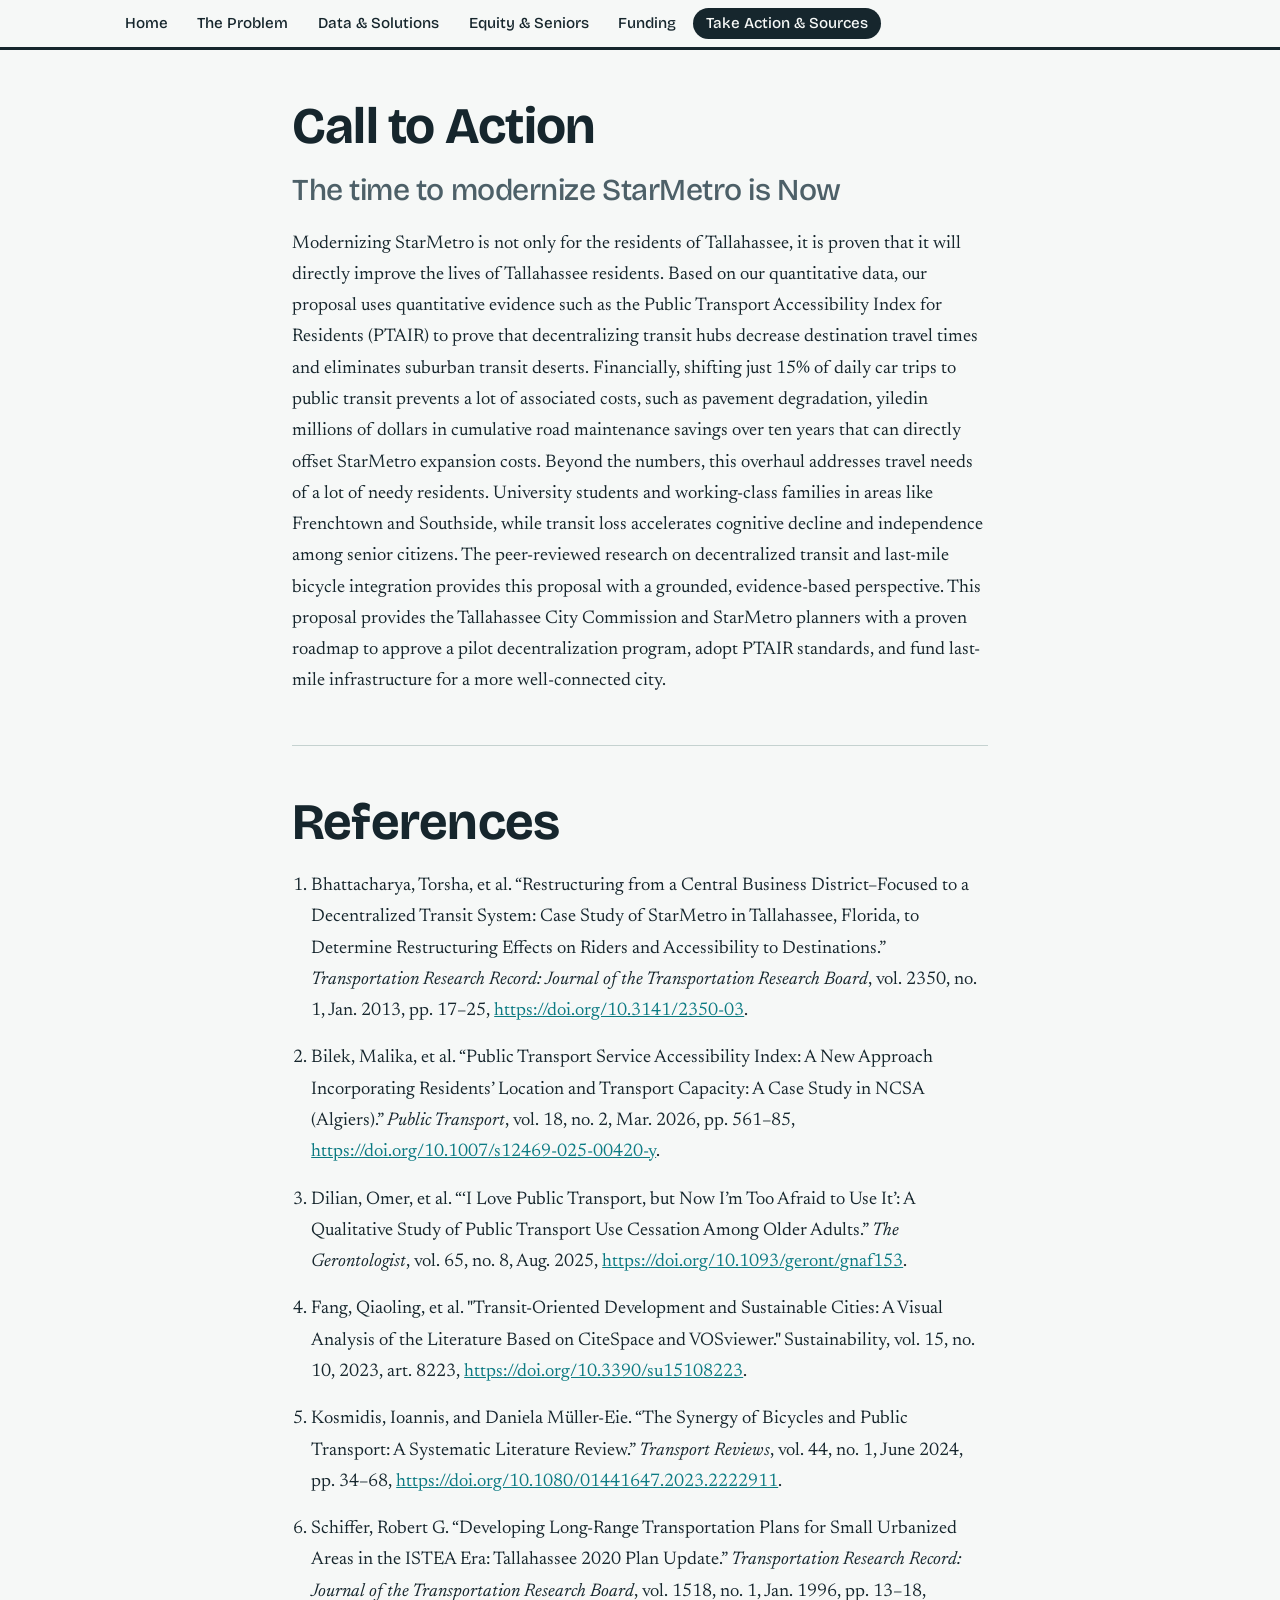
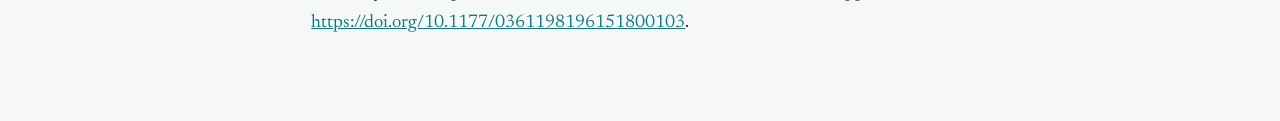
==== action.html @ 4a91e775 "Add files via upload" ====
<!DOCTYPE html>
<html lang="en"><head><meta charset="utf-8"><meta name="viewport" content="width=device-width, initial-scale=1">
<title>Take Action & Resources | Connecting Tallahassee</title>
<link href="https://fonts.googleapis.com/css2?family=Bricolage+Grotesque:wght@500;700&family=Newsreader:ital,opsz,wght@0,6..72,400;0,6..72,600;1,6..72,400&display=swap" rel="stylesheet">
<link rel="stylesheet" href="style.css"></head><body>
<a class="skip" href="#main">Skip to content</a>
<nav aria-label="Main"><ul><li><a href="index.html">Home</a></li><li><a href="problem.html">The Problem</a></li><li><a href="solutions.html">Data &amp; Solutions</a></li><li><a href="equity.html">Equity &amp; Seniors</a></li><li><a href="funding.html">Funding</a></li><li><a href="action.html" aria-current="page">Take Action &amp; Sources</a></li></ul></nav>
<main id="main"><div class="wrap"><h1>Call to Action</h1><h2>The time to modernize StarMetro is Now</h2><p>Modernizing StarMetro is not only for the residents of Tallahassee, it is proven that it will directly improve the lives of Tallahassee residents. Based on our quantitative data, our proposal uses quantitative evidence such as the Public Transport Accessibility Index for Residents (PTAIR) to prove that decentralizing transit hubs decrease destination travel times and eliminates suburban transit deserts. Financially, shifting just 15% of daily car trips to public transit prevents a lot of associated costs, such as pavement degradation, yiledin millions of dollars in cumulative road maintenance savings over ten years that can directly offset StarMetro expansion costs. Beyond the numbers, this overhaul addresses travel needs of a lot of needy residents. University students and working-class families in areas like Frenchtown and Southside, while transit loss accelerates cognitive decline and independence among senior citizens. The peer-reviewed research on decentralized transit and last-mile bicycle integration provides this proposal with a grounded, evidence-based perspective. This proposal provides the Tallahassee City Commission and StarMetro planners with a proven roadmap to approve a pilot decentralization program, adopt PTAIR standards, and fund last-mile infrastructure for a more well-connected city.</p><hr><h1 id="references">References</h1><ol class="refs"><li>Bhattacharya, Torsha, et al. “Restructuring from a Central Business District–Focused to a Decentralized Transit System: Case Study of StarMetro in Tallahassee, Florida, to Determine Restructuring Effects on Riders and Accessibility to Destinations.” <i>Transportation Research Record: Journal of the Transportation Research Board</i>, vol. 2350, no. 1, Jan. 2013, pp. 17–25, <a href="https://doi.org/10.3141/2350-03">https://doi.org/10.3141/2350-03</a>.</li><li>Bilek, Malika, et al. “Public Transport Service Accessibility Index: A New Approach Incorporating Residents’ Location and Transport Capacity: A Case Study in NCSA (Algiers).” <i>Public Transport</i>, vol. 18, no. 2, Mar. 2026, pp. 561–85, <a href="https://doi.org/10.1007/s12469-025-00420-y">https://doi.org/10.1007/s12469-025-00420-y</a>.</li><li>Dilian, Omer, et al. “‘I Love Public Transport, but Now I’m Too Afraid to Use It’: A Qualitative Study of Public Transport Use Cessation Among Older Adults.” <i>The Gerontologist</i>, vol. 65, no. 8, Aug. 2025, <a href="https://doi.org/10.1093/geront/gnaf153">https://doi.org/10.1093/geront/gnaf153</a>.</li><li>Fang, Qiaoling, et al. "Transit-Oriented Development and Sustainable Cities: A Visual Analysis of the Literature Based on CiteSpace and VOSviewer." Sustainability, vol. 15, no. 10, 2023, art. 8223, <a href="https://doi.org/10.3390/su15108223">https://doi.org/10.3390/su15108223</a>.</li><li>Kosmidis, Ioannis, and Daniela Müller-Eie. “The Synergy of Bicycles and Public Transport: A Systematic Literature Review.” <i>Transport Reviews</i>, vol. 44, no. 1, June 2024, pp. 34–68, <a href="https://doi.org/10.1080/01441647.2023.2222911">https://doi.org/10.1080/01441647.2023.2222911</a>.</li><li>Schiffer, Robert G. “Developing Long-Range Transportation Plans for Small Urbanized Areas in the ISTEA Era: Tallahassee 2020 Plan Update.” <i>Transportation Research Record: Journal of the Transportation Research Board</i>, vol. 1518, no. 1, Jan. 1996, pp. 13–18, <a href="https://doi.org/10.1177/0361198196151800103">https://doi.org/10.1177/0361198196151800103</a>.</li></ol></div></main>
</body></html>
---- style.css ----
:root{--ink:#16262d;--paper:#f6f8f7;--panel:#e8efee;--teal:#0b7a82;--gold:#e9a900;--muted:#4d6068;--line:#c5d2d0;
--head:"Bricolage Grotesque","Trebuchet MS",system-ui,sans-serif;--body:"Newsreader",Georgia,"Times New Roman",serif}
@media (prefers-color-scheme:dark){:root{--ink:#e8f0ef;--paper:#0f1c21;--panel:#172a31;--teal:#4cc3cb;--gold:#f2bf2e;--muted:#a3b7bc;--line:#2b434b}}
*{box-sizing:border-box}
body{margin:0;background:var(--paper);color:var(--ink);font:1.15rem/1.7 var(--body)}
a{color:var(--teal)}
a:focus-visible{outline:3px solid var(--gold);outline-offset:3px}
.skip{position:absolute;left:-999px}.skip:focus{left:1rem;top:1rem;background:var(--gold);color:#16262d;padding:.5rem 1rem;z-index:20}
nav{position:sticky;top:0;z-index:10;background:var(--paper);border-bottom:3px solid var(--ink)}
nav ul{display:flex;gap:.25rem;list-style:none;margin:0 auto;padding:.5rem 1rem;max-width:68rem;overflow-x:auto}
nav a{font:500 .95rem var(--head);color:var(--ink);text-decoration:none;padding:.4rem .8rem;border-radius:2rem;white-space:nowrap;display:block}
nav a:hover{background:var(--panel)}
nav a[aria-current="page"]{background:var(--ink);color:var(--paper)}
.wrap{max-width:46rem;margin:0 auto;padding:0 1.25rem}
h1,h2{font-family:var(--head);line-height:1.1;margin:0 0 1.25rem;letter-spacing:-.015em}
h1{font-size:clamp(2rem,5vw,3.2rem)}
h2{font-size:clamp(1.4rem,3vw,1.9rem);font-weight:500;color:var(--muted)}
.hero{background:var(--ink);color:var(--paper);padding:4rem 0 3.5rem;border-bottom:8px solid var(--gold)}
.hero h1{font-size:clamp(2.2rem,5.5vw,3.8rem)}
.hero p{font:500 1.3rem/1.5 var(--head);margin:0;max-width:40rem}
main{padding:3rem 0 4rem}
main p{margin:0 0 1.2rem}
.lead{border-left:6px solid var(--gold);padding-left:1rem}
ol.refs{padding-left:1.2rem}ol.refs li{margin-bottom:1rem;overflow-wrap:anywhere}
hr{border:0;border-top:1px solid var(--line);margin:3rem 0}
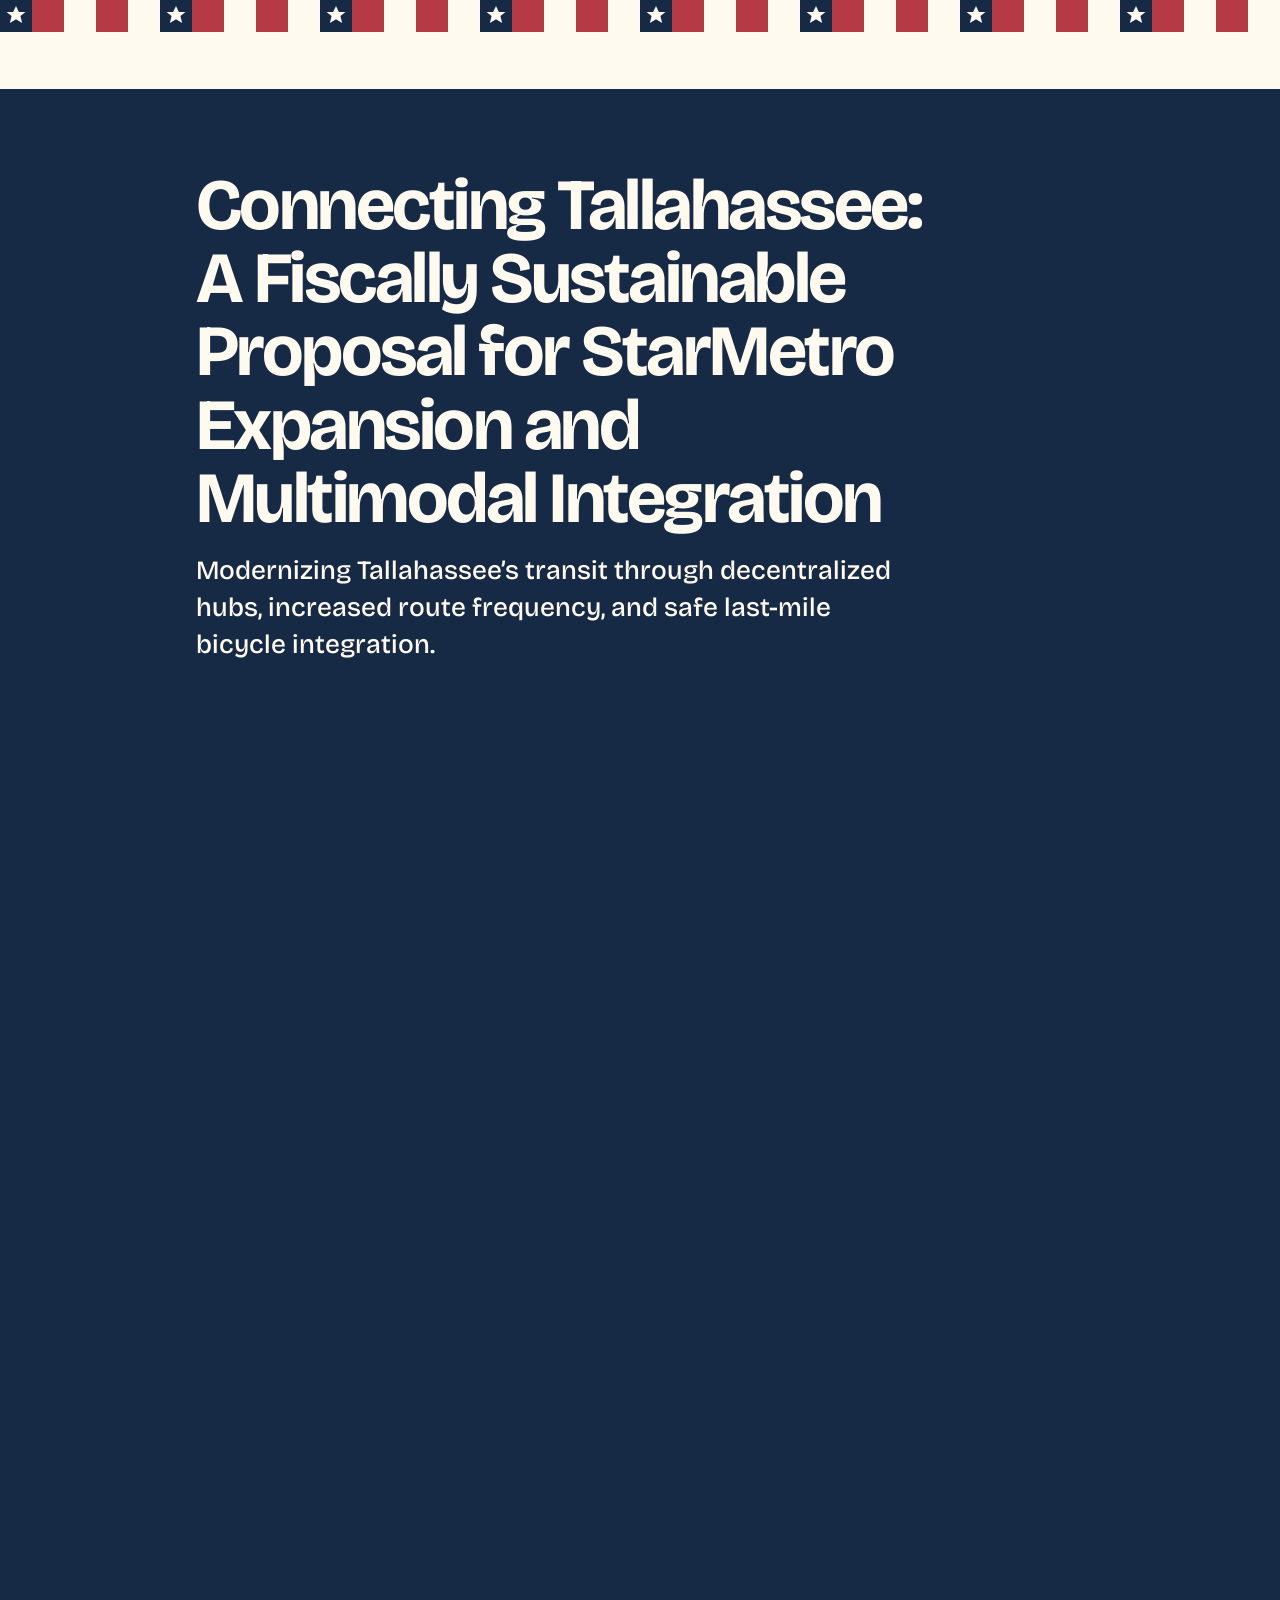
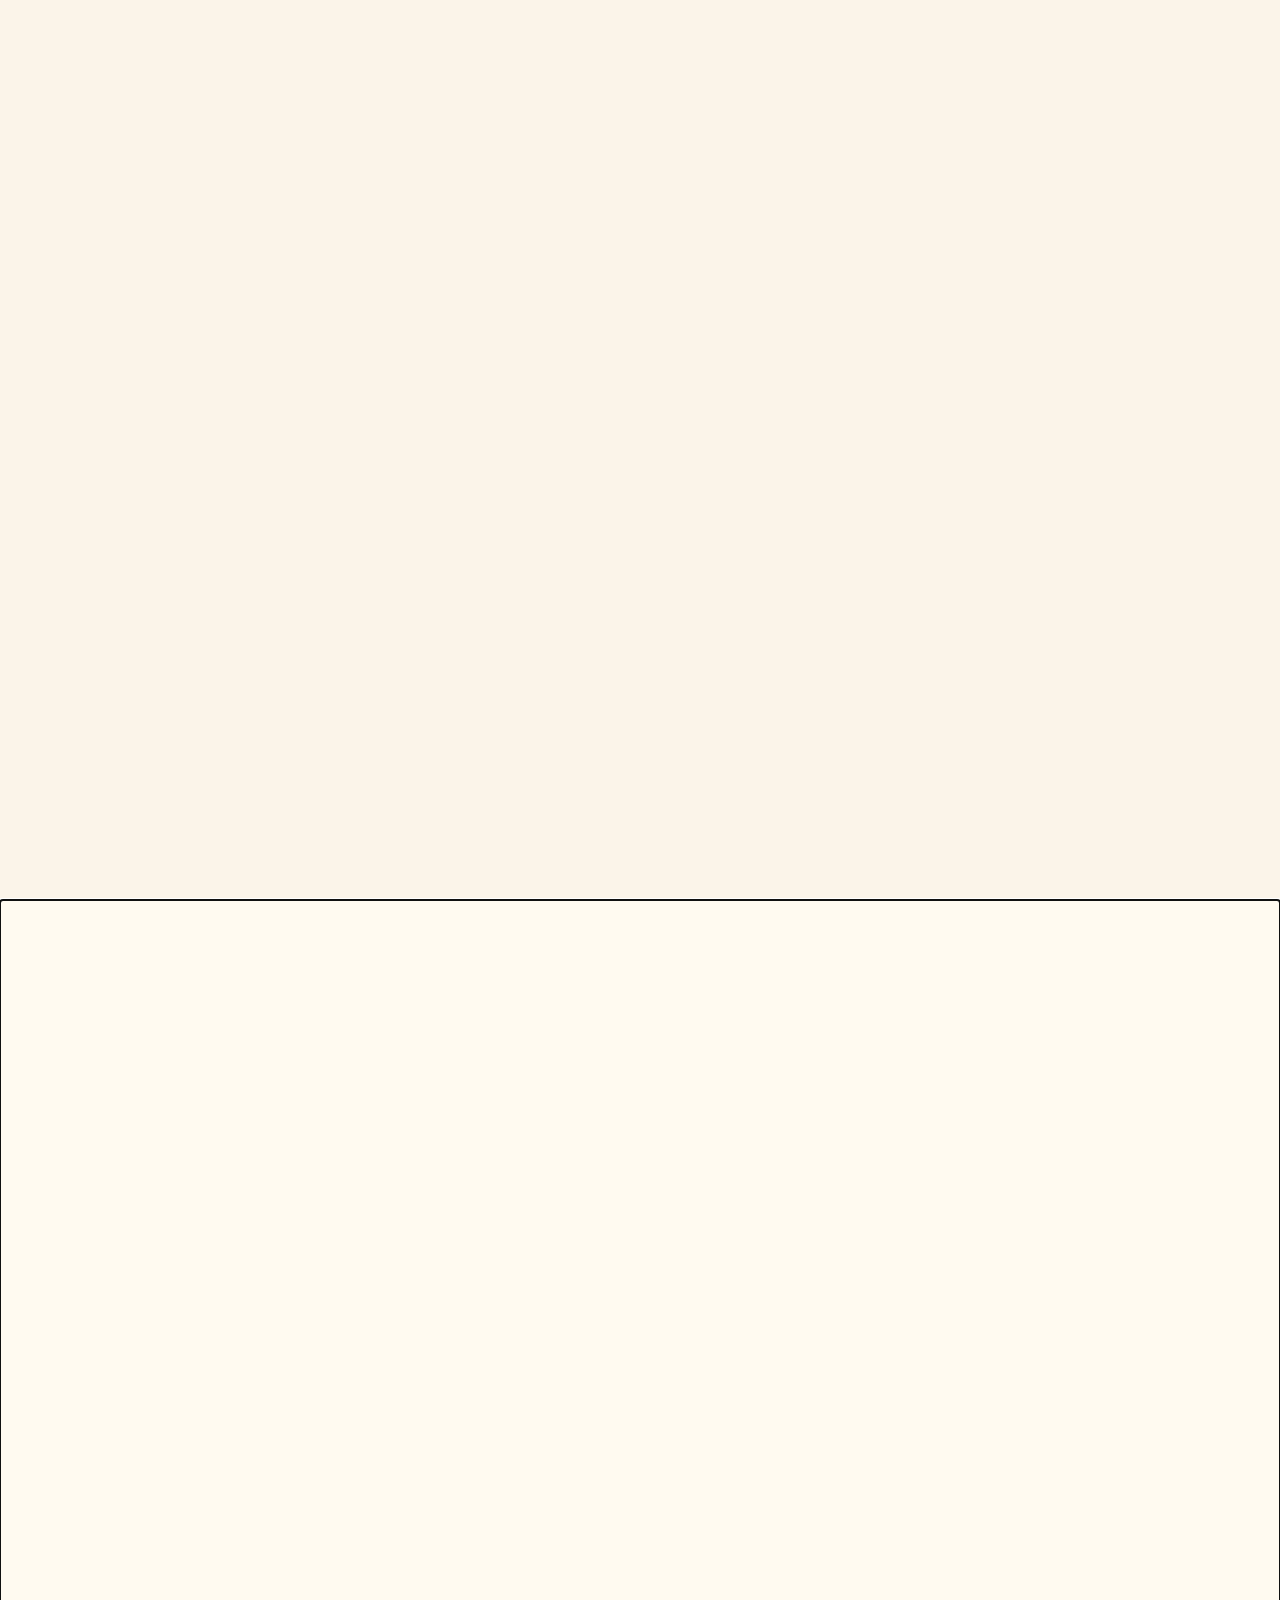
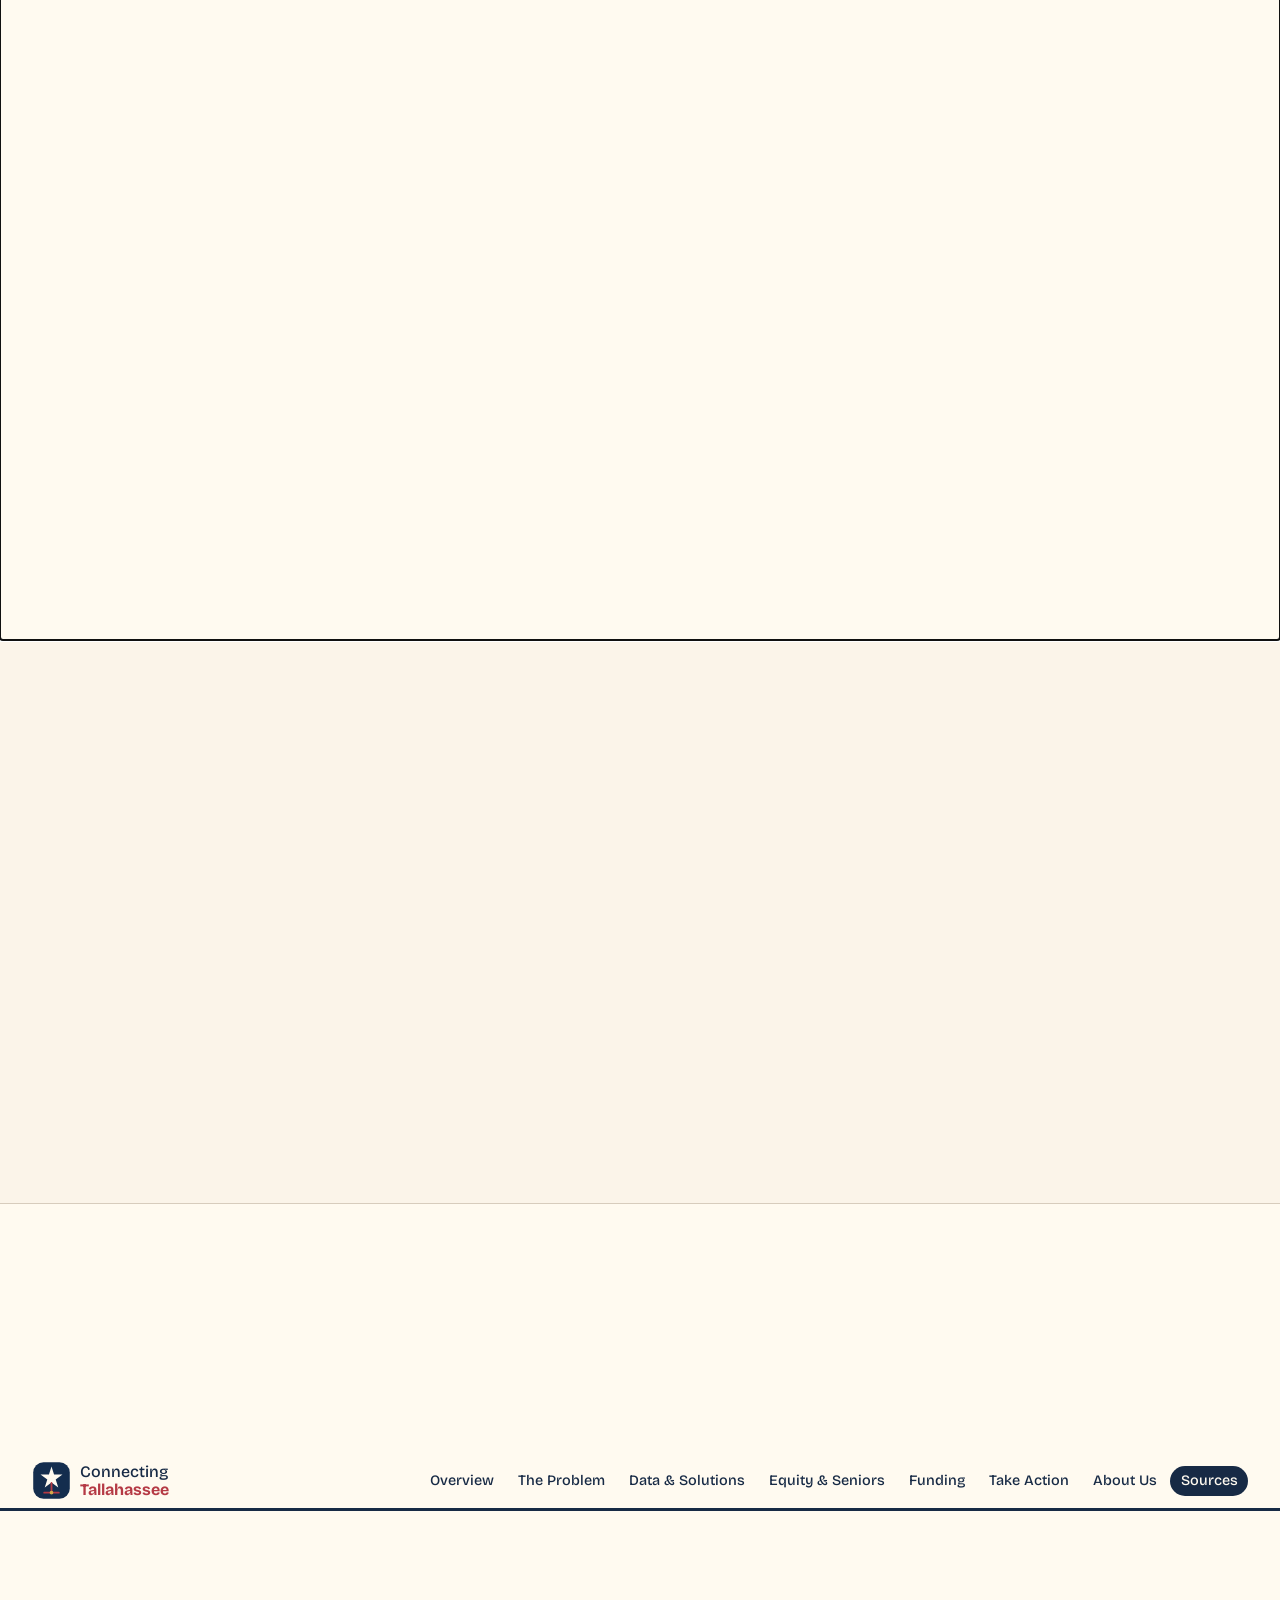
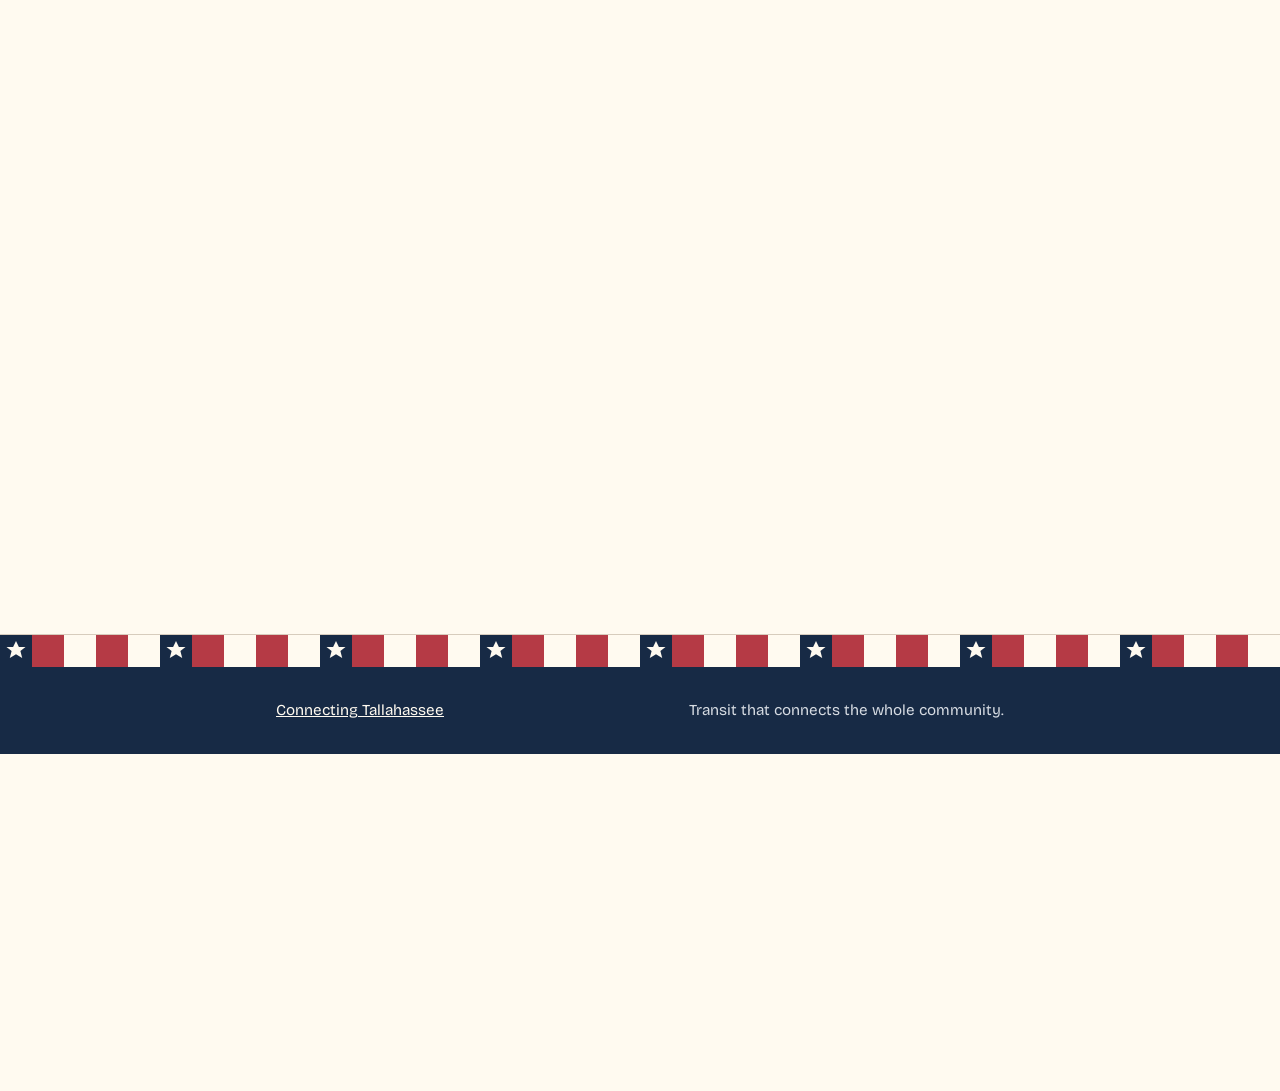
==== commit fa7715df: "Add files via upload" ====
--- a/action.html
+++ b/action.html
@@ -1,9 +1,12 @@
-<!DOCTYPE html>
-<html lang="en"><head><meta charset="utf-8"><meta name="viewport" content="width=device-width, initial-scale=1">
-<title>Take Action & Resources | Connecting Tallahassee</title>
-<link href="https://fonts.googleapis.com/css2?family=Bricolage+Grotesque:wght@500;700&family=Newsreader:ital,opsz,wght@0,6..72,400;0,6..72,600;1,6..72,400&display=swap" rel="stylesheet">
-<link rel="stylesheet" href="style.css"></head><body>
-<a class="skip" href="#main">Skip to content</a>
-<nav aria-label="Main"><ul><li><a href="index.html">Home</a></li><li><a href="problem.html">The Problem</a></li><li><a href="solutions.html">Data &amp; Solutions</a></li><li><a href="equity.html">Equity &amp; Seniors</a></li><li><a href="funding.html">Funding</a></li><li><a href="action.html" aria-current="page">Take Action &amp; Sources</a></li></ul></nav>
-<main id="main"><div class="wrap"><h1>Call to Action</h1><h2>The time to modernize StarMetro is Now</h2><p>Modernizing StarMetro is not only for the residents of Tallahassee, it is proven that it will directly improve the lives of Tallahassee residents. Based on our quantitative data, our proposal uses quantitative evidence such as the Public Transport Accessibility Index for Residents (PTAIR) to prove that decentralizing transit hubs decrease destination travel times and eliminates suburban transit deserts. Financially, shifting just 15% of daily car trips to public transit prevents a lot of associated costs, such as pavement degradation, yiledin millions of dollars in cumulative road maintenance savings over ten years that can directly offset StarMetro expansion costs. Beyond the numbers, this overhaul addresses travel needs of a lot of needy residents. University students and working-class families in areas like Frenchtown and Southside, while transit loss accelerates cognitive decline and independence among senior citizens. The peer-reviewed research on decentralized transit and last-mile bicycle integration provides this proposal with a grounded, evidence-based perspective. This proposal provides the Tallahassee City Commission and StarMetro planners with a proven roadmap to approve a pilot decentralization program, adopt PTAIR standards, and fund last-mile infrastructure for a more well-connected city.</p><hr><h1 id="references">References</h1><ol class="refs"><li>Bhattacharya, Torsha, et al. “Restructuring from a Central Business District–Focused to a Decentralized Transit System: Case Study of StarMetro in Tallahassee, Florida, to Determine Restructuring Effects on Riders and Accessibility to Destinations.” <i>Transportation Research Record: Journal of the Transportation Research Board</i>, vol. 2350, no. 1, Jan. 2013, pp. 17–25, <a href="https://doi.org/10.3141/2350-03">https://doi.org/10.3141/2350-03</a>.</li><li>Bilek, Malika, et al. “Public Transport Service Accessibility Index: A New Approach Incorporating Residents’ Location and Transport Capacity: A Case Study in NCSA (Algiers).” <i>Public Transport</i>, vol. 18, no. 2, Mar. 2026, pp. 561–85, <a href="https://doi.org/10.1007/s12469-025-00420-y">https://doi.org/10.1007/s12469-025-00420-y</a>.</li><li>Dilian, Omer, et al. “‘I Love Public Transport, but Now I’m Too Afraid to Use It’: A Qualitative Study of Public Transport Use Cessation Among Older Adults.” <i>The Gerontologist</i>, vol. 65, no. 8, Aug. 2025, <a href="https://doi.org/10.1093/geront/gnaf153">https://doi.org/10.1093/geront/gnaf153</a>.</li><li>Fang, Qiaoling, et al. "Transit-Oriented Development and Sustainable Cities: A Visual Analysis of the Literature Based on CiteSpace and VOSviewer." Sustainability, vol. 15, no. 10, 2023, art. 8223, <a href="https://doi.org/10.3390/su15108223">https://doi.org/10.3390/su15108223</a>.</li><li>Kosmidis, Ioannis, and Daniela Müller-Eie. “The Synergy of Bicycles and Public Transport: A Systematic Literature Review.” <i>Transport Reviews</i>, vol. 44, no. 1, June 2024, pp. 34–68, <a href="https://doi.org/10.1080/01441647.2023.2222911">https://doi.org/10.1080/01441647.2023.2222911</a>.</li><li>Schiffer, Robert G. “Developing Long-Range Transportation Plans for Small Urbanized Areas in the ISTEA Era: Tallahassee 2020 Plan Update.” <i>Transportation Research Record: Journal of the Transportation Research Board</i>, vol. 1518, no. 1, Jan. 1996, pp. 13–18, <a href="https://doi.org/10.1177/0361198196151800103">https://doi.org/10.1177/0361198196151800103</a>.</li></ol></div></main>
-</body></html>+<!DOCTYPE html>
+<html lang="en">
+<head>
+<meta charset="utf-8">
+<meta name="viewport" content="width=device-width, initial-scale=1">
+<meta http-equiv="refresh" content="0; url=index.html#action">
+<title>Take Action | Connecting Tallahassee</title>
+</head>
+<body>
+<p>This section has moved to the <a href="index.html#action">Connecting Tallahassee single-page site</a>.</p>
+</body>
+</html>
